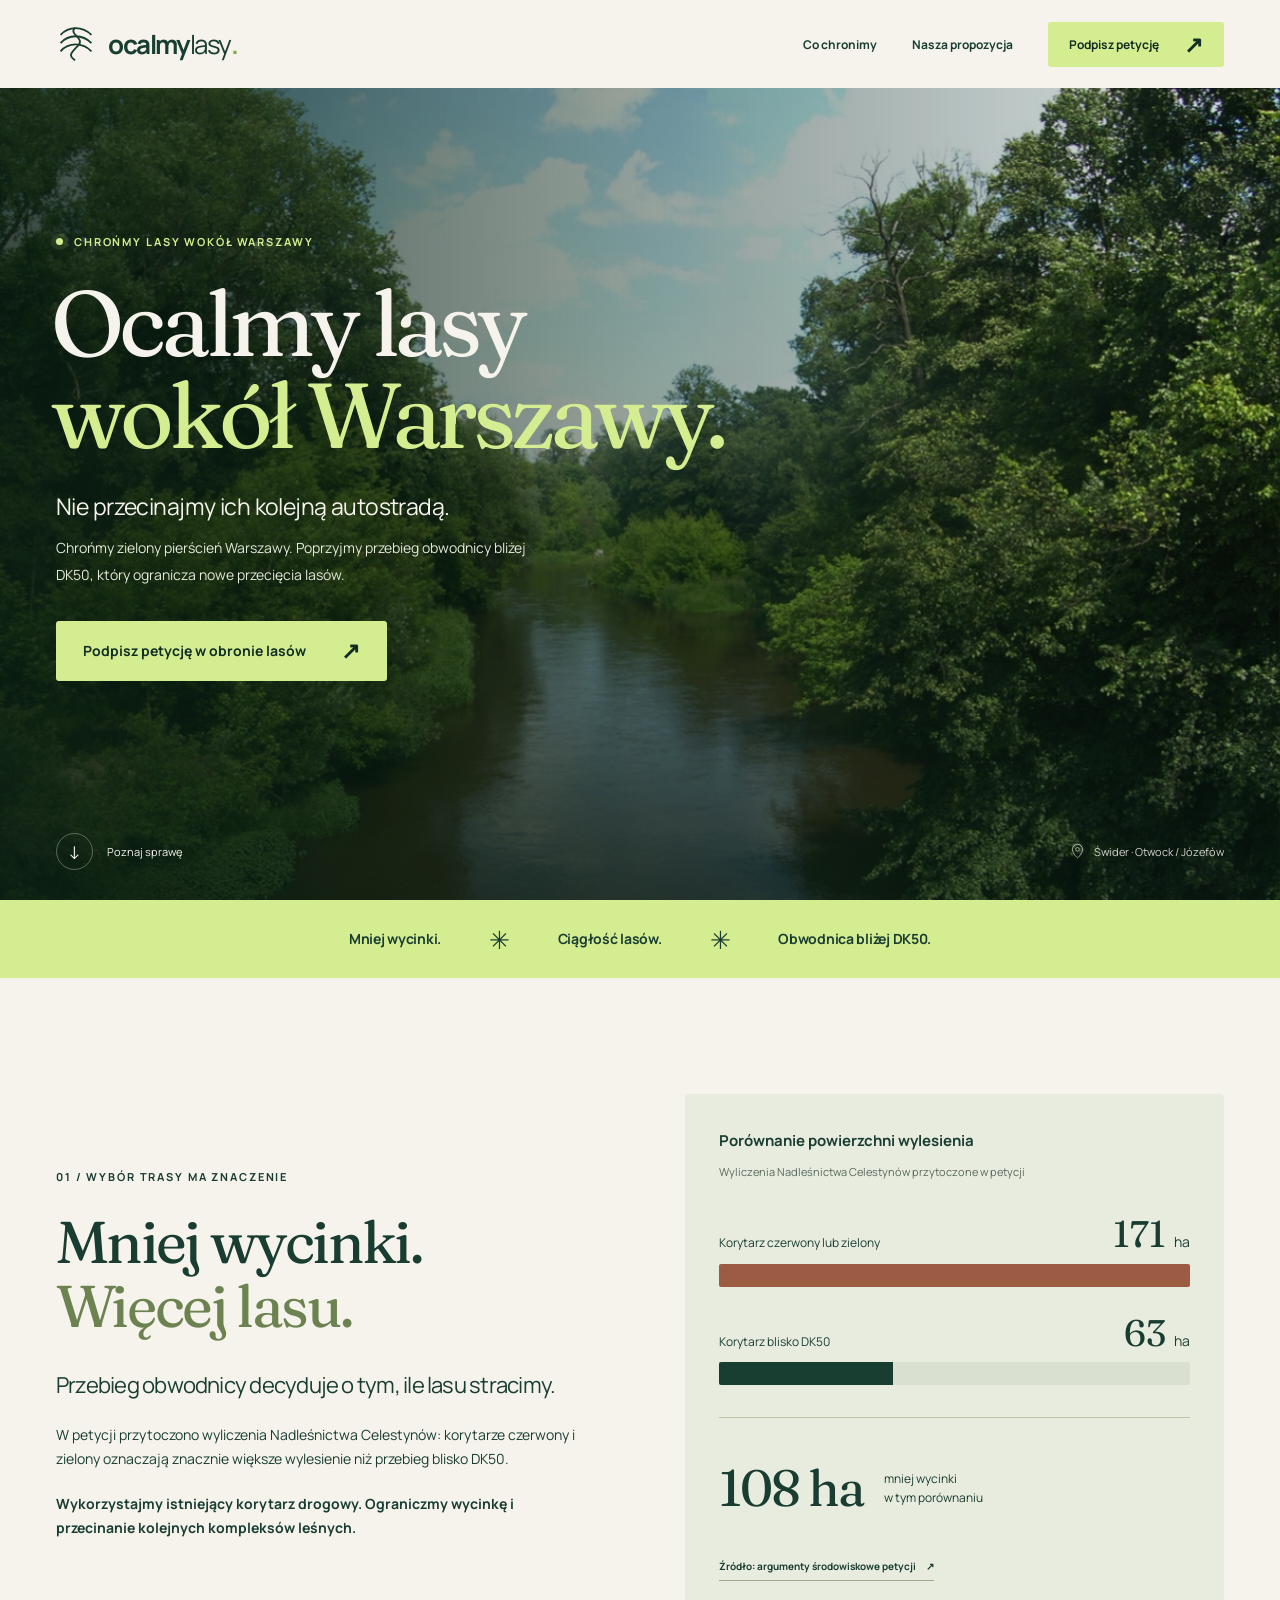
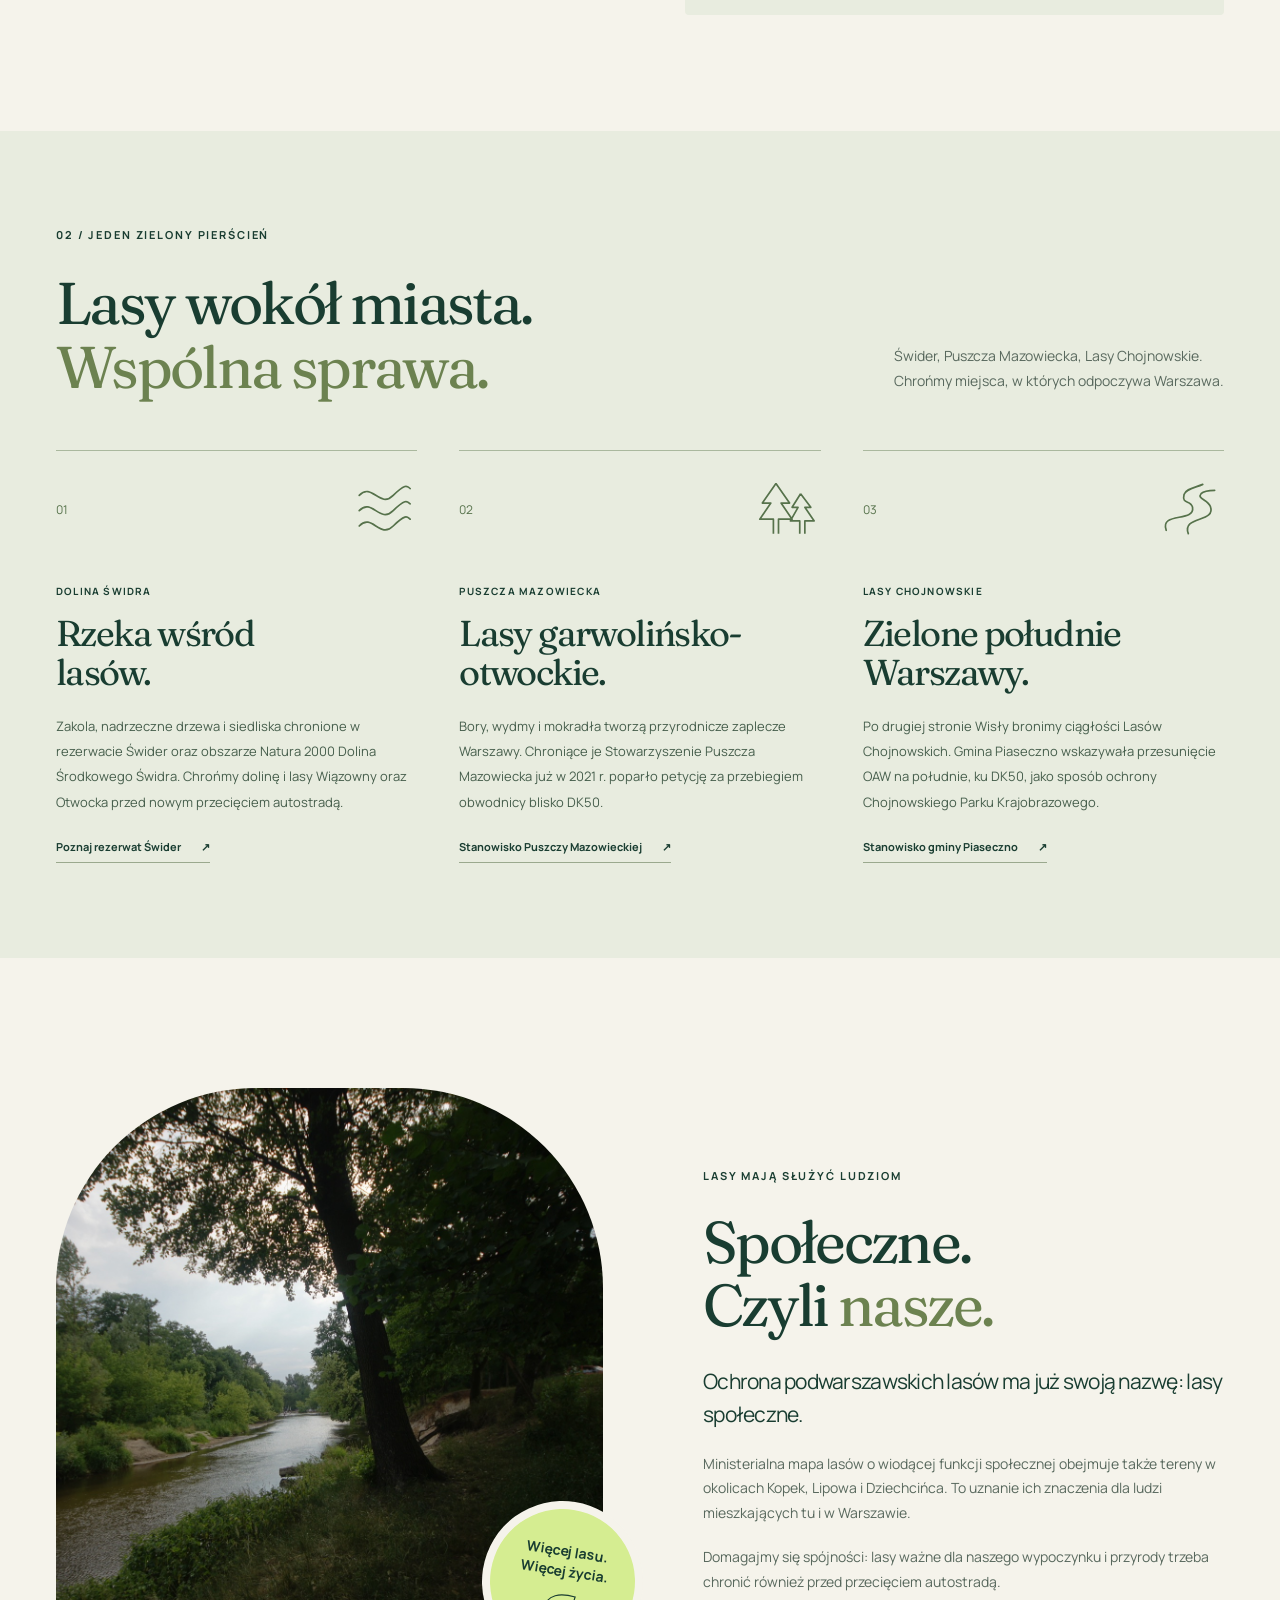
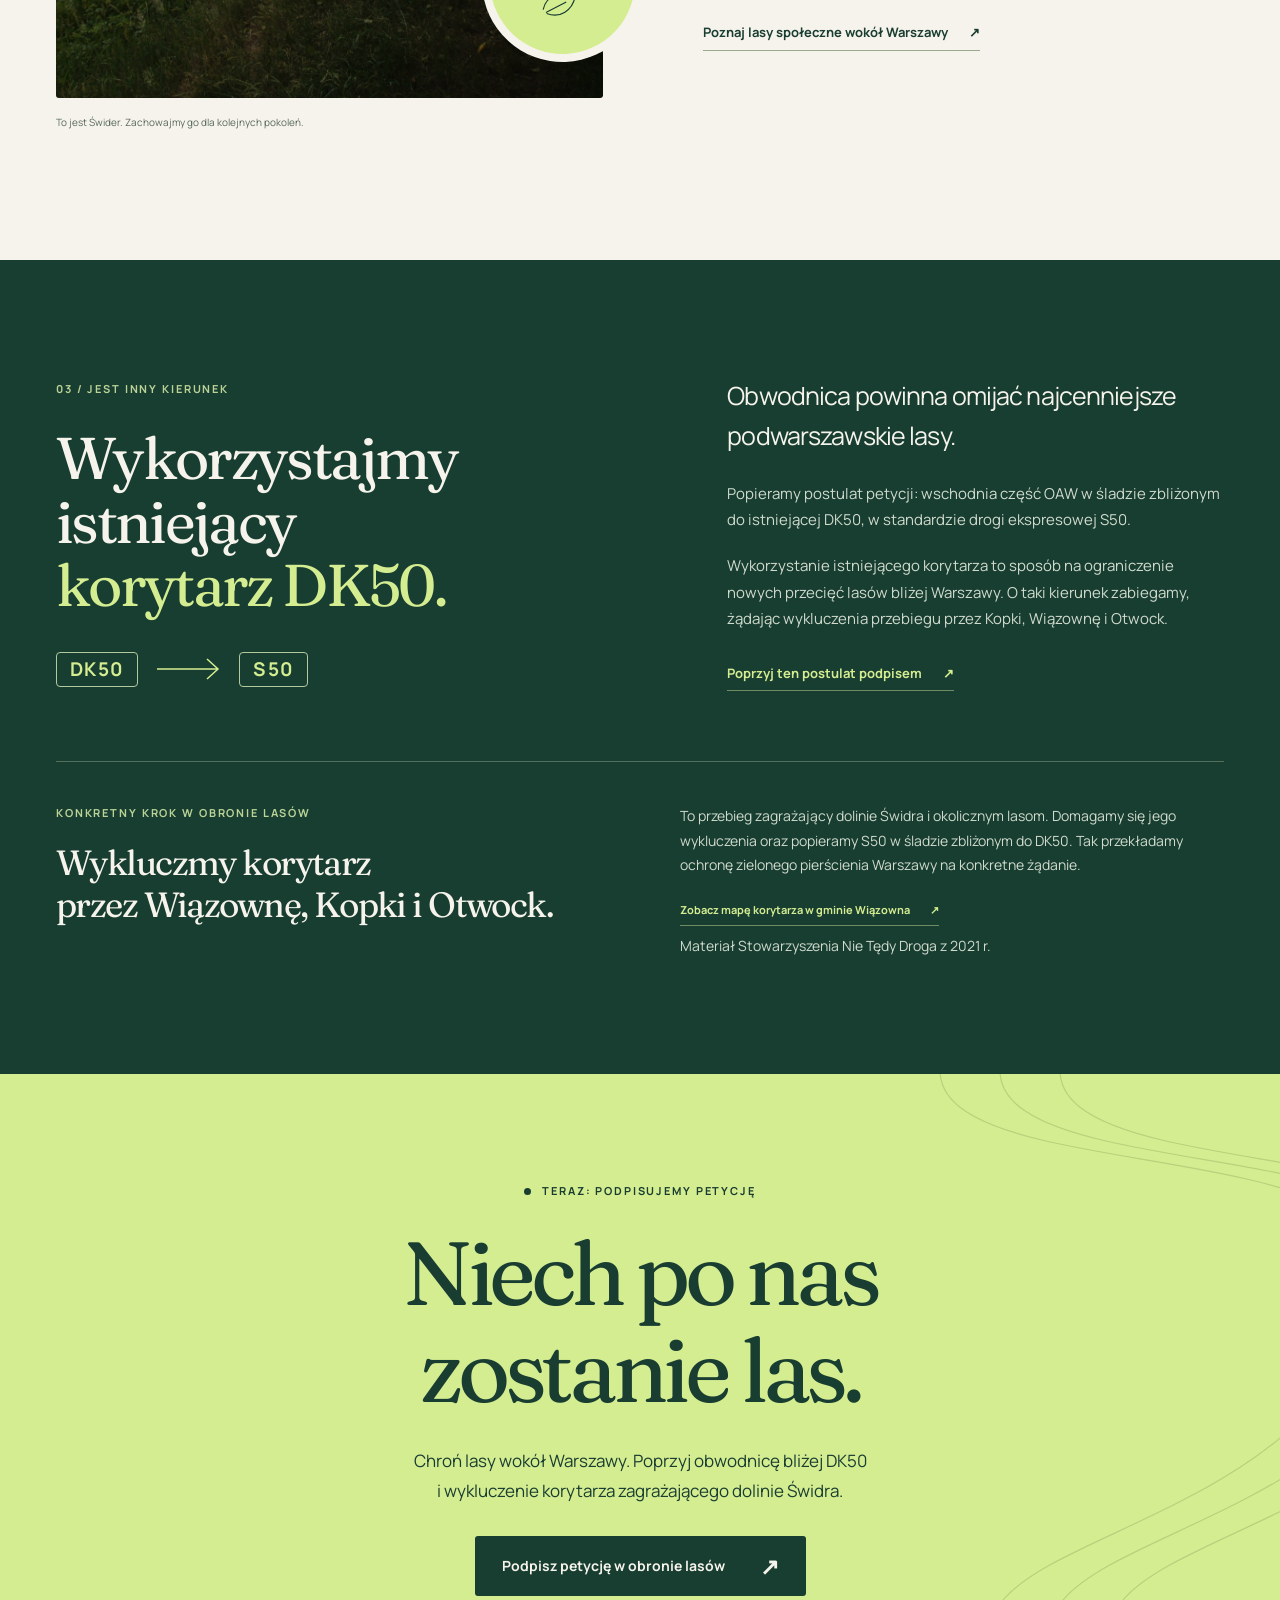
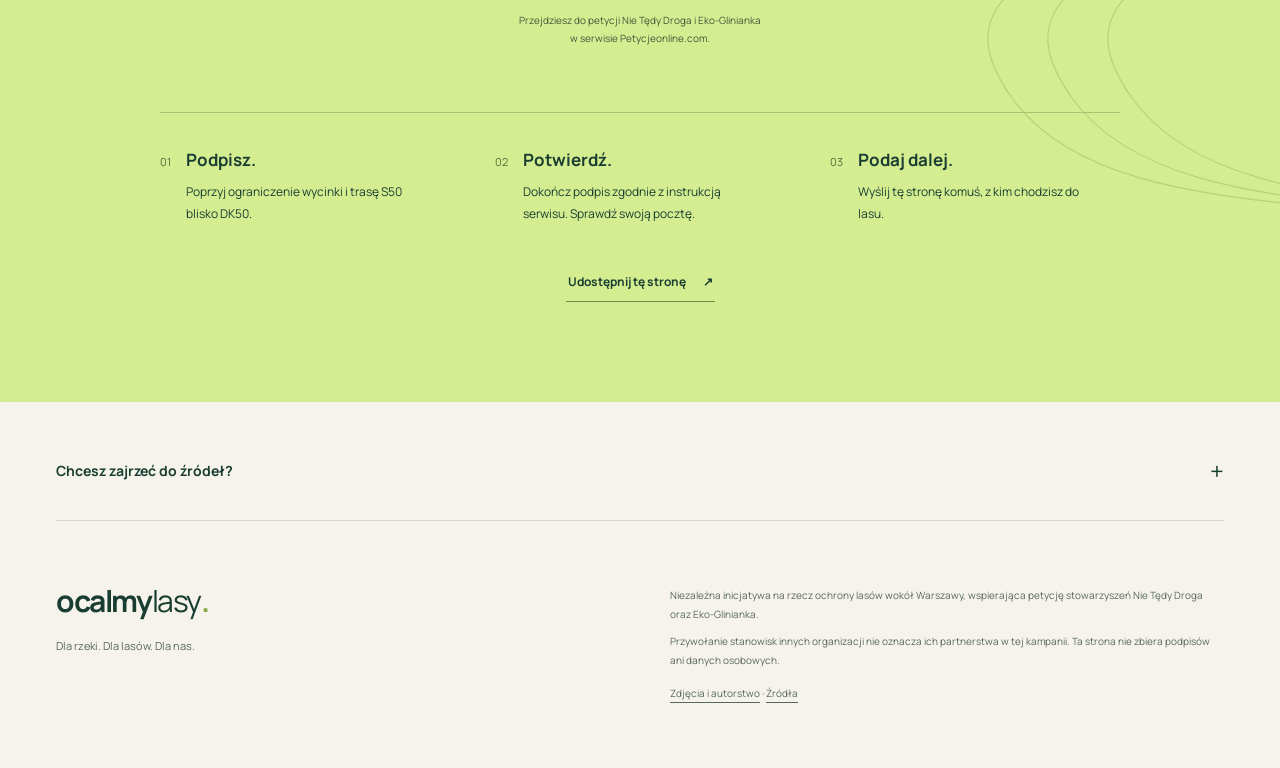
==== docs/index.html @ 4471e81d "Adopt ocalmylasy.waw.pl and publish Pages from main docs" ====
<!doctype html>
<html lang="pl">
  <head>
    <meta charset="utf-8" />
    <meta name="viewport" content="width=device-width, initial-scale=1" />
    <meta name="theme-color" content="#183e31" />
    <title>Ocalmy lasy wokół Warszawy — podpisz petycję</title>
    <meta
      name="description"
      content="Nie przecinajmy lasów wokół Warszawy kolejną autostradą. Poprzyj S50 bliżej DK50, ograniczenie wycinki i ochronę zielonego pierścienia Warszawy."
    />
    <link rel="canonical" href="https://ocalmylasy.waw.pl/" />
    <meta property="og:locale" content="pl_PL" />
    <meta property="og:type" content="website" />
    <meta
      property="og:title"
      content="Ocalmy lasy wokół Warszawy. Nie przecinajmy ich kolejną autostradą."
    />
    <meta
      property="og:description"
      content="Mniej wycinki, więcej lasu. Podpisz petycję za S50 bliżej DK50 i ochroną lasów wokół Warszawy."
    />
    <meta
      property="og:url"
      content="https://ocalmylasy.waw.pl/"
    />
    <meta
      property="og:image"
      content="https://artpi.github.io/ocalmylasy.waw.pl/assets/share.jpg"
    />
    <meta property="og:image:width" content="1200" />
    <meta property="og:image:height" content="630" />
    <meta
      property="og:image:alt"
      content="Ocalmy lasy wokół Warszawy — podpisz petycję"
    />
    <meta name="twitter:card" content="summary_large_image" />
    <link rel="icon" href="assets/favicon.svg" type="image/svg+xml" />
    <link
      rel="preload"
      href="assets/fraunces.ttf"
      as="font"
      type="font/ttf"
      crossorigin
    />
    <link rel="stylesheet" href="styles.css" />
    <script src="app.js" defer></script>
  </head>
  <body>
    <a class="skip-link" href="#tresc">Przejdź do treści</a>
    <header class="site-header">
      <a class="brand" href="#" aria-label="Ocalmy lasy — początek strony">
        <svg
          class="brand-icon"
          viewBox="0 0 44 44"
          fill="none"
          aria-hidden="true"
        >
          <path
            d="M5 12c9-10 24-10 34 0M5 21c9-10 24-10 34 0M5 30c9-10 24-10 34 0"
            stroke="currentColor"
            stroke-width="2"
          />
          <path
            d="M21 4c-8 8 12 11 3 20s-10 11-3 16"
            stroke="currentColor"
            stroke-width="2"
          />
        </svg>
        <span
          >ocalmy<span class="brand-light">lasy</span
          ><span class="brand-dot">.</span></span
        >
      </a>
      <nav aria-label="Nawigacja główna">
        <a class="nav-link" href="#co-chronimy">Co chronimy</a>
        <a class="nav-link" href="#rozwiazanie">Nasza propozycja</a>
        <a class="button button-small" href="#dzialaj"
          >Podpisz petycję <span aria-hidden="true">↗</span></a
        >
      </nav>
    </header>

    <main id="tresc">
      <section class="hero" aria-labelledby="hero-title">
        <img
          class="hero-image"
          src="assets/swider-panorama.jpg"
          width="1920"
          height="768"
          alt="Zielone brzegi i nurt Świdra w rejonie Otwocka i Józefowa"
          fetchpriority="high"
        />
        <div class="hero-shade"></div>
        <div class="hero-content wrap">
          <p class="eyebrow hero-eyebrow">
            <span class="status-dot"></span> Chrońmy lasy wokół Warszawy
          </p>
          <h1 id="hero-title">Ocalmy lasy<br /><em>wokół Warszawy.</em></h1>
          <p class="hero-subtitle">Nie przecinajmy ich kolejną autostradą.</p>
          <p class="hero-description">
            Chrońmy zielony pierścień Warszawy. Poprzyjmy przebieg obwodnicy
            bliżej DK50, który ogranicza nowe przecięcia lasów.
          </p>
          <a class="button hero-button" href="#dzialaj"
            >Podpisz petycję w obronie lasów
            <span aria-hidden="true">↗</span></a
          >
        </div>
        <div class="hero-bottom wrap">
          <a href="#sprawa" class="explore"
            ><span class="circle-arrow" aria-hidden="true">↓</span> Poznaj
            sprawę</a
          >
          <span class="photo-location"
            ><svg viewBox="0 0 18 22" fill="none" aria-hidden="true">
              <path
                d="M16 8c0 6-7 12-7 12S2 14 2 8a7 7 0 1 1 14 0Z"
                stroke="currentColor"
              />
              <circle cx="9" cy="8" r="2.5" stroke="currentColor" />
            </svg>
            Świder · Otwock / Józefów</span
          >
        </div>
      </section>

      <div class="campaign-strip" aria-label="Postulaty kampanii">
        <span>Mniej wycinki.</span
        ><span class="strip-flower" aria-hidden="true">✳</span
        ><span>Ciągłość lasów.</span
        ><span class="strip-flower" aria-hidden="true">✳</span
        ><span>Obwodnica bliżej DK50.</span>
      </div>

      <section
        class="comparison-section section wrap"
        id="sprawa"
        aria-labelledby="comparison-title"
      >
        <div class="comparison-copy reveal">
          <p class="eyebrow">01 / Wybór trasy ma znaczenie</p>
          <h2 id="comparison-title">
            Mniej wycinki.<br /><em>Więcej lasu.</em>
          </h2>
          <p class="lead">
            Przebieg obwodnicy decyduje o tym, ile lasu stracimy.
          </p>
          <p>
            W petycji przytoczono wyliczenia Nadleśnictwa Celestynów: korytarze
            czerwony i zielony oznaczają znacznie większe wylesienie niż
            przebieg blisko DK50.
          </p>
          <p class="strong-line">
            Wykorzystajmy istniejący korytarz drogowy. Ograniczmy wycinkę i
            przecinanie kolejnych kompleksów leśnych.
          </p>
        </div>
        <figure class="forest-comparison reveal" aria-labelledby="chart-title">
          <figcaption id="chart-title">
            Porównanie powierzchni wylesienia
            <span
              >Wyliczenia Nadleśnictwa Celestynów przytoczone w petycji</span
            >
          </figcaption>
          <div class="comparison-row">
            <div class="comparison-label">
              <span>Korytarz czerwony lub zielony</span
              ><strong>171 <small>ha</small></strong>
            </div>
            <div class="comparison-track" aria-hidden="true">
              <span class="comparison-bar comparison-bar-high"></span>
            </div>
          </div>
          <div class="comparison-row">
            <div class="comparison-label">
              <span>Korytarz blisko DK50</span
              ><strong>63 <small>ha</small></strong>
            </div>
            <div class="comparison-track" aria-hidden="true">
              <span class="comparison-bar comparison-bar-low"></span>
            </div>
          </div>
          <p class="comparison-difference">
            <strong>108 ha</strong
            ><span>mniej wycinki<br />w tym porównaniu</span>
          </p>
          <a
            class="text-link"
            href="https://www.petycjeonline.com/protest_dotyczcy_przebiegu_wschodniej_czci_obwodnicy_aglomeracji_warszawskiej_oaw_tak_ale_w_ladzie_zblionym_do_dk50_w_standardzie_drogi_ekspresowej_s50_-_tak_autostra"
            target="_blank"
            rel="noopener noreferrer"
            >Źródło: argumenty środowiskowe petycji
            <span aria-hidden="true">↗</span></a
          >
        </figure>
      </section>

      <section
        class="nature-section section"
        id="co-chronimy"
        aria-labelledby="nature-title"
      >
        <div class="wrap">
          <div class="section-heading reveal">
            <p class="eyebrow">02 / Jeden zielony pierścień</p>
            <h2 id="nature-title">
              Lasy wokół miasta.<br /><em>Wspólna sprawa.</em>
            </h2>
            <p>
              Świder, Puszcza Mazowiecka, Lasy Chojnowskie.<br />Chrońmy
              miejsca, w których odpoczywa Warszawa.
            </p>
          </div>
          <div class="nature-grid">
            <article class="nature-card reveal">
              <div class="card-top">
                <span>01</span
                ><svg viewBox="0 0 80 80" fill="none" aria-hidden="true">
                  <path
                    d="M12 24c15-16 24 16 40 0s17-10 20-8M12 42c15-16 24 16 40 0s17-10 20-8M12 60c15-16 24 16 40 0s17-10 20-8"
                    stroke="currentColor"
                    stroke-width="2"
                    stroke-linecap="round"
                  />
                </svg>
              </div>
              <p class="card-tag">Dolina Świdra</p>
              <h3>Rzeka wśród<br />lasów.</h3>
              <p>
                Zakola, nadrzeczne drzewa i siedliska chronione w rezerwacie
                Świder oraz obszarze Natura 2000 Dolina Środkowego Świdra.
                Chrońmy dolinę i lasy Wiązowny oraz Otwocka przed nowym
                przecięciem autostradą.
              </p>
              <a
                class="text-link"
                href="https://www.gov.pl/web/rdos-warszawa/stop-rezerwat-przyrody-upewnij-sie-zanim-wplyniesz"
                target="_blank"
                rel="noopener noreferrer"
                >Poznaj rezerwat Świder <span aria-hidden="true">↗</span></a
              >
            </article>
            <article class="nature-card reveal">
              <div class="card-top">
                <span>02</span
                ><svg viewBox="0 0 80 80" fill="none" aria-hidden="true">
                  <path
                    d="m27 10-16 23h10L8 52h16v17m3-59 16 23H33l13 19H30v17M56 22l-10 16h7l-9 16h11v15m1-47 12 16h-7l11 16H61v15"
                    stroke="currentColor"
                    stroke-width="2"
                    stroke-linejoin="round"
                  />
                </svg>
              </div>
              <p class="card-tag">Puszcza Mazowiecka</p>
              <h3>Lasy garwolińsko-<br />otwockie.</h3>
              <p>
                Bory, wydmy i mokradła tworzą przyrodnicze zaplecze Warszawy.
                Chroniące je Stowarzyszenie Puszcza Mazowiecka już w 2021 r.
                poparło petycję za przebiegiem obwodnicy blisko DK50.
              </p>
              <a
                class="text-link"
                href="https://puszczamazowiecka.pl/oaw-21-04-06/"
                target="_blank"
                rel="noopener noreferrer"
                >Stanowisko Puszczy Mazowieckiej
                <span aria-hidden="true">↗</span></a
              >
            </article>
            <article class="nature-card reveal">
              <div class="card-top">
                <span>03</span
                ><svg viewBox="0 0 80 80" fill="none" aria-hidden="true">
                  <path
                    d="M12 65c-8-22 34-9 31-27-2-9-13-3-10-15 2-7 13-8 22-12M38 69c-8-21 33-13 26-32-3-8-16-9-11-15 3-3 10-4 16-4"
                    stroke="currentColor"
                    stroke-width="2"
                    stroke-linecap="round"
                  />
                </svg>
              </div>
              <p class="card-tag">Lasy Chojnowskie</p>
              <h3>Zielone południe<br />Warszawy.</h3>
              <p>
                Po drugiej stronie Wisły bronimy ciągłości Lasów Chojnowskich.
                Gmina Piaseczno wskazywała przesunięcie OAW na południe, ku
                DK50, jako sposób ochrony Chojnowskiego Parku Krajobrazowego.
              </p>
              <a
                class="text-link"
                href="https://piaseczno.eu/uwagi-w-ramach-konsultacji-cpk/"
                target="_blank"
                rel="noopener noreferrer"
                >Stanowisko gminy Piaseczno
                <span aria-hidden="true">↗</span></a
              >
            </article>
          </div>
        </div>
      </section>

      <section class="forest-story wrap section" aria-labelledby="forest-title">
        <figure class="forest-photo reveal">
          <img
            src="assets/swider-rzeka.jpg"
            width="1920"
            height="1280"
            alt="Drzewa nad brzegiem Świdra i ścieżka wśród zieleni w okolicach Otwocka i Józefowa"
            loading="lazy"
          />
          <figcaption>
            To jest Świder. Zachowajmy go dla kolejnych pokoleń.
          </figcaption>
          <span class="photo-stamp" aria-hidden="true"
            >Więcej lasu.<br />Więcej życia.<svg
              viewBox="0 0 50 40"
              fill="none"
            >
              <path
                d="M6 28C7 7 25 4 43 6c-1 17-14 30-32 26M10 31 33 14"
                stroke="currentColor"
                stroke-width="1.5"
              /></svg
          ></span>
        </figure>
        <div class="forest-copy reveal">
          <p class="eyebrow">Lasy mają służyć ludziom</p>
          <h2 id="forest-title">Społeczne.<br />Czyli <em>nasze.</em></h2>
          <p class="lead">
            Ochrona podwarszawskich lasów ma już swoją nazwę: lasy społeczne.
          </p>
          <p>
            Ministerialna mapa lasów o wiodącej funkcji społecznej obejmuje
            także tereny w okolicach Kopek, Lipowa i Dziechcińca. To uznanie ich
            znaczenia dla ludzi mieszkających tu i w Warszawie.
          </p>
          <p>
            Domagajmy się spójności: lasy ważne dla naszego wypoczynku i
            przyrody trzeba chronić również przed przecięciem autostradą.
          </p>
          <a
            class="text-link"
            href="https://www.gov.pl/web/klimat/lasyspoleczne-warszawa"
            target="_blank"
            rel="noopener noreferrer"
            >Poznaj lasy społeczne wokół Warszawy
            <span aria-hidden="true">↗</span></a
          >
        </div>
      </section>

      <section
        class="solution-section section"
        id="rozwiazanie"
        aria-labelledby="solution-title"
      >
        <div class="wrap solution-grid">
          <div class="solution-heading reveal">
            <p class="eyebrow">03 / Jest inny kierunek</p>
            <h2 id="solution-title">
              Wykorzystajmy<br />istniejący<br /><em>korytarz DK50.</em>
            </h2>
            <div
              class="route-mark"
              aria-label="Postulat: DK50 w standardzie S50"
            >
              <span>DK50</span
              ><svg
                width="65"
                height="24"
                viewBox="0 0 65 24"
                fill="none"
                aria-hidden="true"
              >
                <path
                  d="M1 12h61M51 2l11 10-11 10"
                  stroke="currentColor"
                  stroke-width="1.5"
                /></svg
              ><span>S50</span>
            </div>
          </div>
          <div class="solution-copy reveal">
            <p class="lead">
              Obwodnica powinna omijać najcenniejsze podwarszawskie lasy.
            </p>
            <p>
              Popieramy postulat petycji: wschodnia część OAW w śladzie
              zbliżonym do istniejącej DK50, w standardzie drogi ekspresowej
              S50.
            </p>
            <p>
              Wykorzystanie istniejącego korytarza to sposób na ograniczenie
              nowych przecięć lasów bliżej Warszawy. O taki kierunek zabiegamy,
              żądając wykluczenia przebiegu przez Kopki, Wiązownę i Otwock.
            </p>
            <a class="text-link light-link" href="#dzialaj"
              >Poprzyj ten postulat podpisem
              <span aria-hidden="true">↗</span></a
            >
          </div>
        </div>
        <div class="wrap corridor-demand reveal">
          <div>
            <p class="eyebrow">Konkretny krok w obronie lasów</p>
            <h3>Wykluczmy korytarz<br />przez Wiązownę, Kopki i Otwock.</h3>
          </div>
          <div>
            <p>
              To przebieg zagrażający dolinie Świdra i okolicznym lasom.
              Domagamy się jego wykluczenia oraz popieramy S50 w śladzie
              zbliżonym do DK50. Tak przekładamy ochronę zielonego pierścienia
              Warszawy na konkretne żądanie.
            </p>
            <a
              class="text-link light-link"
              href="https://www.nietedydroga.pl/projekt-przebiegu-korytarza-oaw-w-gminie-wiazowna/"
              target="_blank"
              rel="noopener noreferrer"
              >Zobacz mapę korytarza w gminie Wiązowna
              <span aria-hidden="true">↗</span></a
            >
            <p class="map-date">
              Materiał Stowarzyszenia Nie Tędy Droga z 2021 r.
            </p>
          </div>
        </div>
      </section>

      <!-- CAMPAIGN ACTION: change the current action here. All campaign buttons link to this section. -->
      <section
        class="action-section section"
        id="dzialaj"
        aria-labelledby="action-title"
        data-campaign-stage="petition"
      >
        <svg
          class="action-river"
          viewBox="0 0 600 700"
          fill="none"
          aria-hidden="true"
        >
          <path
            d="M140-20c-200 200 420 80 320 280S60 430 160 570s440 40 350 180M190-20C-10 180 610 60 510 260S110 430 210 570s440 40 350 180M240-20C40 180 660 60 560 260S160 430 260 570s440 40 350 180"
            stroke="currentColor"
            stroke-width="1"
          />
        </svg>
        <div class="wrap action-content reveal">
          <p class="eyebrow">
            <span class="status-dot"></span> Teraz: podpisujemy petycję
          </p>
          <h2 id="action-title">Niech po nas<br />zostanie <em>las.</em></h2>
          <p class="action-lead">
            Chroń lasy wokół Warszawy. Poprzyj obwodnicę bliżej DK50<br />i
            wykluczenie korytarza zagrażającego dolinie Świdra.
          </p>
          <a
            id="petition-link"
            class="button button-dark"
            href="https://www.petycjeonline.com/protest_dotyczcy_przebiegu_wschodniej_czci_obwodnicy_aglomeracji_warszawskiej_oaw_tak_ale_w_ladzie_zblionym_do_dk50_w_standardzie_drogi_ekspresowej_s50_-_tak_autostra"
            target="_blank"
            rel="noopener noreferrer"
            >Podpisz petycję w obronie lasów
            <span aria-hidden="true">↗</span></a
          >
          <p class="action-note">
            Przejdziesz do petycji Nie Tędy Droga i Eko-Glinianka<br />w
            serwisie Petycjeonline.com.
          </p>
          <ol class="action-steps">
            <li>
              <span>01</span>
              <div>
                <strong>Podpisz.</strong>
                <p>Poprzyj ograniczenie wycinki i trasę S50 blisko DK50.</p>
              </div>
            </li>
            <li>
              <span>02</span>
              <div>
                <strong>Potwierdź.</strong>
                <p>
                  Dokończ podpis zgodnie z instrukcją serwisu. Sprawdź swoją
                  pocztę.
                </p>
              </div>
            </li>
            <li>
              <span>03</span>
              <div>
                <strong>Podaj dalej.</strong>
                <p>Wyślij tę stronę komuś, z kim chodzisz do lasu.</p>
              </div>
            </li>
          </ol>
          <button class="share-button" type="button" id="share-button" hidden>
            Udostępnij tę stronę <span aria-hidden="true">↗</span>
          </button>
          <p
            class="share-status"
            id="share-status"
            role="status"
            aria-live="polite"
          ></p>
          <input
            class="share-fallback"
            id="share-fallback"
            type="text"
            aria-label="Adres strony do skopiowania"
            readonly
            hidden
          />
        </div>
      </section>

      <section
        class="sources-section wrap"
        id="zrodla"
        aria-labelledby="sources-title"
      >
        <details>
          <summary id="sources-title">
            <span>Chcesz zajrzeć do źródeł?</span
            ><span class="details-plus" aria-hidden="true">+</span>
          </summary>
          <div class="sources-body">
            <p>
              Za prostym postulatem stoją konkretne miejsca i dokumenty. Tu
              znajdziesz materiały o korytarzu, przyrodzie i postulowanej
              alternatywie.
            </p>
            <ul>
              <li>
                <a
                  href="https://www.nietedydroga.pl/"
                  target="_blank"
                  rel="noopener noreferrer"
                  >Nie Tędy Droga — informacje o OAW i działaniach mieszkańców
                  ↗</a
                >
              </li>
              <li>
                <a
                  href="https://www.nietedydroga.pl/wp-content/uploads/2021/03/petycja_SNTD-2.pdf"
                  target="_blank"
                  rel="noopener noreferrer"
                  >Uzasadnienie petycji z 2021 r. (PDF) ↗</a
                >
              </li>
              <li>
                <a
                  href="https://www.gov.pl/web/rdos-warszawa/stop-rezerwat-przyrody-upewnij-sie-zanim-wplyniesz"
                  target="_blank"
                  rel="noopener noreferrer"
                  >RDOŚ Warszawa — rezerwat Świder ↗</a
                >
              </li>
              <li>
                <a
                  href="https://www.gov.pl/web/klimat/lasyspoleczne-warszawa"
                  target="_blank"
                  rel="noopener noreferrer"
                  >Ministerstwo Klimatu i Środowiska — lasy społeczne Warszawy i
                  mapa ↗</a
                >
              </li>
              <li>
                <a
                  href="https://www.gov.pl/web/gddkia-warszawa/trwa-przygotowanie-zachodniej-czesci-oaw"
                  target="_blank"
                  rel="noopener noreferrer"
                  >GDDKiA — informacja o przygotowaniu OAW, 15 lipca 2026 r.
                  ↗</a
                >
              </li>
            </ul>
            <p class="source-date">
              Strona dotyczy żądania wykluczenia korytarza, nie zatwierdzonego
              projektu budowlanego. Mapa z 2021 r. pokazuje kontekst protestu.
              Materiały sprawdzono 4 września 2026 r.
            </p>
          </div>
        </details>
      </section>
    </main>

    <footer class="site-footer wrap">
      <div>
        <a class="brand footer-brand" href="#"
          >ocalmy<span class="brand-light">lasy</span
          ><span class="brand-dot">.</span></a
        >
        <p>Dla rzeki. Dla lasów. Dla nas.</p>
      </div>
      <div class="footer-about">
        <p>
          Niezależna inicjatywa na rzecz ochrony lasów wokół Warszawy,
          wspierająca petycję stowarzyszeń Nie Tędy Droga oraz Eko-Glinianka.
        </p>
        <p>
          Przywołanie stanowisk innych organizacji nie oznacza ich partnerstwa w
          tej kampanii. Ta strona nie zbiera podpisów ani danych osobowych.
        </p>
        <a href="credits.html">Zdjęcia i autorstwo</a
        ><span aria-hidden="true"> · </span><a href="#zrodla">Źródła</a>
      </div>
    </footer>
  </body>
</html>
---- docs/styles.css ----
@font-face {
  font-family: Fraunces;
  src: url("assets/fraunces.ttf") format("truetype");
  font-weight: 400;
  font-style: normal;
  font-display: swap;
}
@font-face {
  font-family: Manrope;
  src: url("assets/manrope.ttf") format("truetype");
  font-weight: 400;
  font-style: normal;
  font-display: swap;
}
@font-face {
  font-family: Manrope;
  src: url("assets/manrope-bold.ttf") format("truetype");
  font-weight: 700 800;
  font-style: normal;
  font-display: swap;
}
:root {
  --forest: #183e31;
  --deep: #102d23;
  --paper: #f5f3eb;
  --lime: #d5ed91;
  --ink: #193d31;
  --muted: #58685d;
  --line: #d4dacb;
  --serif: Fraunces, Georgia, serif;
  --sans: Manrope, Arial, sans-serif;
}
* {
  box-sizing: border-box;
}
html {
  scroll-behavior: smooth;
  scroll-padding-top: 100px;
}
body {
  margin: 0;
  background: var(--paper);
  color: var(--ink);
  font-family: var(--sans);
  font-size: 16px;
  line-height: 1.75;
  -webkit-font-smoothing: antialiased;
}
a {
  color: inherit;
  text-underline-offset: 5px;
}
button,
input {
  font: inherit;
}
button,
a {
  -webkit-tap-highlight-color: transparent;
}
button {
  cursor: pointer;
}
img {
  display: block;
  max-width: 100%;
  height: auto;
}
svg {
  display: block;
}
h1,
h2,
h3,
h4,
p {
  margin: 0;
}
h1,
h2,
h3 {
  font-family: var(--serif);
  font-weight: 400;
  line-height: 1.08;
  letter-spacing: -0.045em;
}
h2 {
  font-size: clamp(42px, 4.6vw, 68px);
}
h2 em,
h1 em {
  font-style: normal;
}
h2 em {
  color: #6c8250;
}
p + p {
  margin-top: 20px;
}
::selection {
  background: var(--lime);
  color: var(--deep);
}
:focus-visible {
  outline: 3px solid #9bb65f;
  outline-offset: 6px;
}
a:focus-visible,
button:focus-visible {
  border-radius: 3px;
}
[hidden] {
  display: none !important;
}
.wrap {
  width: min(1280px, calc(100% - 112px));
  margin-inline: auto;
}
.section {
  padding-block: 116px;
}
.eyebrow {
  text-transform: uppercase;
  font-size: 11px;
  font-weight: 700;
  letter-spacing: 0.17em;
  line-height: 1.6;
  display: flex;
  align-items: center;
  gap: 11px;
}
.lead {
  font-size: 23px;
  line-height: 1.6;
  letter-spacing: -0.035em;
}
.button {
  display: inline-flex;
  align-items: center;
  justify-content: space-between;
  gap: 35px;
  min-height: 60px;
  padding: 17px 26px;
  background: var(--lime);
  color: var(--deep);
  font-size: 14px;
  font-weight: 700;
  text-decoration: none;
  border: 1px solid transparent;
  border-radius: 3px;
  transition:
    background 0.2s,
    transform 0.2s,
    box-shadow 0.2s;
}
.button:hover {
  background: #e4f7b8;
  transform: translateY(-2px);
  box-shadow: 0 7px 18px #00000015;
}
.button span {
  font-size: 23px;
  line-height: 1;
}
.button-small {
  min-height: 43px;
  padding: 10px 20px;
  gap: 25px;
  font-size: 12px;
}
.text-link {
  display: inline-block;
  text-decoration: none;
  border-bottom: 1px solid #9ba98e;
  padding-bottom: 5px;
  font-size: 13px;
  font-weight: 700;
  line-height: 1.8;
}
.text-link span {
  display: inline-block;
  margin-left: 18px;
  transition: transform 0.2s;
}
.text-link:hover span {
  transform: translate(3px, -3px);
}
.text-link small {
  display: block;
  font-weight: 400;
  font-size: 11px;
  color: var(--muted);
  margin-top: 4px;
}
.skip-link {
  position: fixed;
  left: 20px;
  top: -100px;
  z-index: 20;
  background: var(--lime);
  padding: 12px 20px;
}
.skip-link:focus {
  top: 15px;
}
.site-header {
  height: 88px;
  position: relative;
  z-index: 5;
  padding-inline: 56px;
  display: flex;
  align-items: center;
  justify-content: space-between;
  gap: 30px;
  background: var(--paper);
}
.brand {
  display: inline-flex;
  align-items: center;
  font-weight: 700;
  font-size: 26px;
  letter-spacing: -1.4px;
  text-decoration: none;
  line-height: 1;
}
.brand-icon {
  width: 40px;
  height: 40px;
  margin-right: 12px;
}
.brand-light {
  font-weight: 400;
}
.brand-dot {
  color: #86a647;
}
.site-header nav {
  display: flex;
  align-items: center;
  gap: 35px;
}
.nav-link {
  text-decoration: none;
  font-size: 12px;
  font-weight: 700;
}
.nav-link:hover {
  text-decoration: underline;
}
.hero {
  position: relative;
  min-height: 740px;
  height: calc(100svh - 88px);
  max-height: 1020px;
  color: var(--paper);
  display: flex;
  flex-direction: column;
  justify-content: center;
  isolation: isolate;
  overflow: hidden;
  background: var(--deep);
}
.hero-image,
.hero-shade {
  position: absolute;
  inset: 0;
  width: 100%;
  height: 100%;
  z-index: -2;
}
.hero-image {
  object-fit: cover;
  object-position: 65% center;
  animation: hero-settle 1.8s ease-out both;
}
.hero-shade {
  z-index: -1;
  background:
    linear-gradient(
      90deg,
      rgba(10, 30, 20, 0.8) 0%,
      rgba(10, 30, 20, 0.46) 43%,
      rgba(10, 30, 20, 0.05) 100%
    ),
    linear-gradient(0deg, rgba(10, 30, 20, 0.45), transparent 40%);
}
.hero-content {
  padding-top: 26px;
  padding-bottom: 100px;
}
.hero-eyebrow {
  color: var(--lime);
  margin-bottom: 28px;
}
.status-dot {
  height: 7px;
  width: 7px;
  flex: 0 0 7px;
  border-radius: 50%;
  background: currentColor;
  box-shadow: 0 0 0 5px #d5ed911a;
}
.hero h1 {
  font-size: clamp(68px, 7.2vw, 104px);
  line-height: 0.99;
  letter-spacing: -0.055em;
  margin-left: -5px;
  max-width: 1080px;
}
.hero h1 em {
  color: var(--lime);
}
.hero-subtitle {
  font-size: 23px;
  letter-spacing: -0.025em;
  margin-top: 28px;
  line-height: 1.5;
}
.hero-description {
  font-size: 14px;
  color: #e4e9dc;
  margin-top: 12px;
  line-height: 1.9;
  max-width: 490px;
}
.hero-button {
  margin-top: 32px;
}
.hero-bottom {
  position: absolute;
  bottom: 30px;
  left: 0;
  right: 0;
  display: flex;
  align-items: center;
  justify-content: space-between;
  font-size: 11px;
}
.explore {
  display: flex;
  gap: 14px;
  align-items: center;
  text-decoration: none;
}
.circle-arrow {
  display: grid;
  place-items: center;
  width: 37px;
  height: 37px;
  border: 1px solid #ffffff50;
  border-radius: 50%;
  font-size: 18px;
  transition: transform 0.2s;
}
.explore:hover .circle-arrow {
  transform: translateY(4px);
}
.photo-location {
  display: flex;
  align-items: center;
  gap: 10px;
  opacity: 0.85;
}
.photo-location svg {
  width: 13px;
  height: 17px;
}
.campaign-strip {
  min-height: 78px;
  padding: 20px 40px;
  display: flex;
  gap: 48px;
  align-items: center;
  justify-content: center;
  background: var(--lime);
  font-weight: 700;
  font-size: 14px;
  letter-spacing: -0.02em;
}
.strip-flower {
  font-size: 25px;
  font-weight: 400;
  line-height: 1;
}
.intro {
  display: grid;
  grid-template-columns: 1fr 2fr;
  gap: 70px;
}
.margin-note {
  margin-top: 25px;
  font-size: 12px;
  color: var(--muted);
  line-height: 1.9;
}
.intro-body h2 {
  margin-bottom: 32px;
}
.intro-body .lead {
  max-width: 650px;
}
.intro-body > p:not(.lead) {
  font-size: 16px;
  max-width: 680px;
}
.strong-line {
  font-weight: 700;
}
.intro-body .text-link {
  margin-top: 28px;
}
.nature-section {
  background: #e8ecdf;
  padding-top: 95px;
  padding-bottom: 95px;
}
.section-heading {
  display: grid;
  grid-template-columns: 1fr 1fr;
  align-items: end;
  gap: 20px;
  margin-bottom: 52px;
}
.section-heading .eyebrow {
  grid-column: 1/-1;
  margin-bottom: 8px;
}
.section-heading > p:last-child {
  justify-self: end;
  font-size: 14px;
  color: var(--muted);
  padding-bottom: 5px;
}
.nature-grid {
  display: grid;
  grid-template-columns: repeat(3, 1fr);
  gap: 42px;
}
.nature-card {
  border-top: 1px solid #aab89e;
  padding-top: 24px;
}
.card-top {
  display: flex;
  align-items: center;
  justify-content: space-between;
  margin-bottom: 40px;
  color: #56724b;
}
.card-top > span {
  font-size: 12px;
}
.card-top svg {
  width: 68px;
  height: 68px;
}
.card-tag {
  font-size: 10px;
  text-transform: uppercase;
  letter-spacing: 0.12em;
  font-weight: 700;
  margin-bottom: 13px;
}
.nature-card h3 {
  font-size: 36px;
  margin-bottom: 22px;
  letter-spacing: -0.045em;
}
.nature-card > p:not(.card-tag) {
  font-size: 13px;
  color: #465e4c;
  line-height: 1.95;
}
.forest-story {
  display: grid;
  grid-template-columns: 1.05fr 1fr;
  gap: 100px;
  align-items: center;
  padding-block: 130px;
}
.forest-photo {
  position: relative;
  margin: 0;
}
.forest-photo img {
  height: 610px;
  width: 100%;
  object-fit: cover;
  object-position: 55% center;
  border-radius: 200px 200px 3px 3px;
}
.forest-photo figcaption {
  font-size: 10px;
  line-height: 1.6;
  color: var(--muted);
  margin-top: 16px;
}
.photo-stamp {
  position: absolute;
  right: -32px;
  bottom: 76px;
  border-radius: 50%;
  height: 145px;
  width: 145px;
  display: flex;
  flex-direction: column;
  align-items: center;
  justify-content: center;
  background: var(--lime);
  font-size: 14px;
  font-weight: 700;
  line-height: 1.45;
  text-align: center;
  transform: rotate(9deg);
  box-shadow: 0 0 0 8px var(--paper);
}
.photo-stamp svg {
  width: 40px;
  margin-top: 9px;
}
.forest-copy .eyebrow {
  margin-bottom: 25px;
}
.forest-copy h2 {
  margin-bottom: 28px;
}
.forest-copy .lead {
  font-size: 21px;
}
.forest-copy > p:not(.eyebrow):not(.lead) {
  font-size: 14px;
  color: var(--muted);
}
.forest-copy .text-link {
  margin-top: 27px;
}
.solution-section {
  background: var(--forest);
  color: var(--paper);
  position: relative;
  overflow: hidden;
}
.solution-grid {
  display: grid;
  grid-template-columns: 1.15fr 1fr;
  gap: 100px;
  align-items: center;
}
.solution-section .eyebrow {
  color: #bbd396;
}
.solution-heading .eyebrow {
  margin-bottom: 28px;
}
.solution-heading h2 {
  font-size: clamp(42px, 4.6vw, 66px);
}
.solution-heading h2 em {
  color: var(--lime);
}
.route-mark {
  display: flex;
  align-items: center;
  gap: 18px;
  margin-top: 35px;
  color: var(--lime);
}
.route-mark > span {
  border: 1px solid #b3c99e;
  border-radius: 4px;
  padding: 0 13px;
  font-size: 19px;
  letter-spacing: 0.07em;
  font-weight: 700;
}
.solution-copy .lead {
  font-size: 25px;
  margin-bottom: 25px;
}
.solution-copy > p:not(.lead) {
  font-size: 15px;
  color: #d0dbce;
}
.solution-copy .text-link {
  margin-top: 30px;
}
.light-link {
  color: var(--lime);
  border-color: #708c65;
}
.wider-cause {
  border-top: 1px solid #52705b;
  margin-top: 90px;
  padding-top: 50px;
  display: grid;
  grid-template-columns: 1.1fr 1fr 1fr;
  gap: 54px;
}
.wider-intro h3 {
  font-size: 31px;
  margin-top: 15px;
}
.wider-cause p:not(.eyebrow) {
  font-size: 12px;
  line-height: 1.9;
  color: #c4d2c1;
  margin-top: 18px;
}
.wider-cause h4 {
  font-size: 18px;
  font-weight: 700;
  letter-spacing: -0.03em;
  margin-top: 13px;
}
.small-marker {
  color: var(--lime);
  font-size: 24px;
  line-height: 1;
}
.wider-cause .text-link {
  font-size: 11px;
  margin-top: 20px;
}
.action-section {
  background: var(--lime);
  padding-block: 108px 70px;
  position: relative;
  overflow: hidden;
  text-align: center;
}
.action-river {
  position: absolute;
  right: -260px;
  top: -60px;
  width: 720px;
  height: 840px;
  color: #668445;
  opacity: 0.26;
  pointer-events: none;
}
.action-content {
  position: relative;
}
.action-content > .eyebrow {
  justify-content: center;
  margin-bottom: 25px;
}
.action-section h2 {
  font-size: clamp(64px, 7vw, 100px);
  letter-spacing: -0.06em;
}
.action-section h2 em {
  color: var(--forest);
}
.action-lead {
  font-size: 17px;
  margin-top: 28px;
}
.button-dark {
  background: var(--forest);
  color: var(--paper);
  margin-top: 30px;
  min-width: 265px;
}
.button-dark:hover {
  background: var(--deep);
}
.action-note {
  font-size: 10px;
  margin-top: 15px;
  line-height: 1.8;
  color: #415639;
}
.action-steps {
  display: grid;
  grid-template-columns: repeat(3, 1fr);
  gap: 45px;
  max-width: 960px;
  margin: 65px auto 0;
  padding: 32px 0 0;
  border-top: 1px solid #a9c273;
  list-style: none;
  text-align: left;
}
.action-steps li {
  display: flex;
  align-items: baseline;
  gap: 15px;
}
.action-steps li > span {
  font-size: 11px;
  color: #526d3c;
}
.action-steps strong {
  font-size: 17px;
}
.action-steps p {
  font-size: 12px;
  line-height: 1.8;
  margin-top: 6px;
  max-width: 230px;
}
.share-button {
  margin-top: 38px;
  border: 0;
  border-bottom: 1px solid #718d4b;
  background: transparent;
  padding: 9px 2px;
  font-weight: 700;
  font-size: 12px;
  color: var(--forest);
}
.share-button span {
  margin-left: 15px;
}
.share-status {
  font-size: 12px;
  min-height: 22px;
  margin-top: 8px;
}
.share-fallback {
  width: min(100%, 500px);
  padding: 10px;
  border: 1px solid var(--forest);
  background: var(--paper);
  border-radius: 3px;
}
.sources-section {
  padding-block: 20px;
}
.sources-section details {
  border-bottom: 1px solid var(--line);
}
.sources-section summary {
  display: flex;
  align-items: center;
  justify-content: space-between;
  cursor: pointer;
  font-size: 14px;
  font-weight: 700;
  padding-block: 28px;
  list-style: none;
}
.sources-section summary::-webkit-details-marker {
  display: none;
}
.details-plus {
  font-size: 24px;
  font-weight: 400;
  transition: transform 0.2s;
}
.sources-section details[open] .details-plus {
  transform: rotate(45deg);
}
.sources-body {
  max-width: 820px;
  font-size: 13px;
  padding: 0 0 30px;
}
.sources-body ul {
  padding-left: 18px;
  line-height: 2.3;
}
.sources-body a:hover {
  color: #688346;
}
.source-date {
  color: var(--muted);
  font-size: 11px;
}
.site-footer {
  display: grid;
  grid-template-columns: 1fr 1fr;
  gap: 60px;
  padding-block: 45px 65px;
}
.footer-brand {
  font-size: 30px;
}
.site-footer > div:first-child p {
  font-size: 11px;
  color: var(--muted);
  margin-top: 16px;
}
.footer-about {
  font-size: 10px;
  color: var(--muted);
  line-height: 1.9;
}
.footer-about p + p {
  margin-top: 8px;
}
.footer-about a {
  display: inline-block;
  margin-top: 14px;
}
.reveal {
  opacity: 1;
  transform: none;
}
.reveal.will-reveal {
  opacity: 0;
  transform: translateY(22px);
  transition:
    opacity 0.75s ease,
    transform 0.75s ease;
}
.reveal.will-reveal.is-visible {
  opacity: 1;
  transform: none;
}
.credits-main {
  max-width: 860px;
  padding-block: 65px 100px;
}
.credits-main h1 {
  font-size: 60px;
  margin-bottom: 35px;
}
.credits-main h2 {
  font-size: 30px;
  margin: 40px 0 20px;
}
.credits-main p,
.credits-main li {
  font-size: 14px;
}
.credits-main li + li {
  margin-top: 18px;
}
.credits-main a {
  overflow-wrap: anywhere;
}
/* The campaign leads with a measurable environmental comparison. */
.comparison-section {
  display: grid;
  grid-template-columns: 1fr 1fr;
  gap: 90px;
  align-items: center;
}
.comparison-copy .eyebrow {
  margin-bottom: 25px;
}
.comparison-copy h2 {
  margin-bottom: 30px;
}
.comparison-copy .lead {
  font-size: 22px;
}
.comparison-copy p:not(.eyebrow):not(.lead) {
  font-size: 14px;
}
.forest-comparison {
  margin: 0;
  padding: 34px;
  background: #e8ecdf;
  border-radius: 4px;
}
.forest-comparison figcaption {
  font-size: 15px;
  font-weight: 700;
  margin-bottom: 32px;
}
.forest-comparison figcaption span {
  display: block;
  margin-top: 8px;
  font-size: 11px;
  line-height: 1.8;
  font-weight: 400;
  color: var(--muted);
}
.comparison-row + .comparison-row {
  margin-top: 26px;
}
.comparison-label {
  display: flex;
  align-items: baseline;
  justify-content: space-between;
  gap: 14px;
  margin-bottom: 9px;
  font-size: 12px;
}
.comparison-label strong {
  font-family: var(--serif);
  font-size: 37px;
  font-weight: 400;
  line-height: 1.1;
  white-space: nowrap;
}
.comparison-label small {
  font-family: var(--sans);
  font-size: 14px;
}
.comparison-track {
  height: 23px;
  background: #d9e0cf;
  border-radius: 2px;
  overflow: hidden;
}
.comparison-bar {
  height: 100%;
  display: block;
}
.comparison-bar-high {
  width: 100%;
  background: #9c5b43;
}
.comparison-bar-low {
  width: 36.842105%;
  background: var(--forest);
}
.comparison-difference {
  display: flex;
  align-items: center;
  gap: 20px;
  margin-top: 32px;
  padding-top: 25px;
  border-top: 1px solid #bac6ad;
}
.comparison-difference strong {
  font-family: var(--serif);
  font-size: 51px;
  font-weight: 400;
  letter-spacing: -0.04em;
  white-space: nowrap;
}
.comparison-difference span {
  font-size: 12px;
  line-height: 1.6;
}
.forest-comparison .text-link {
  margin-top: 24px;
  font-size: 10px;
}
.forest-comparison .text-link span {
  margin-left: 8px;
}
.nature-card .text-link {
  margin-top: 22px;
  font-size: 11px;
}
.corridor-demand {
  display: grid;
  grid-template-columns: 1fr 1fr;
  gap: 80px;
  margin-top: 70px;
  padding-top: 42px;
  border-top: 1px solid #52705b;
}
.corridor-demand h3 {
  font-size: 35px;
  line-height: 1.2;
  margin-top: 20px;
}
.corridor-demand > div > p:not(.eyebrow) {
  font-size: 14px;
  color: #d0dbce;
}
.corridor-demand .text-link {
  font-size: 11px;
  margin-top: 22px;
}
.corridor-demand > div > .map-date {
  font-size: 10px;
  margin-top: 8px;
}
@media (max-width: 1100px) {
  .comparison-section {
    gap: 40px;
  }
  .forest-comparison {
    padding: 25px;
  }
  .corridor-demand {
    gap: 45px;
  }
}
@media (max-width: 760px) {
  .comparison-section {
    grid-template-columns: 1fr;
    gap: 32px;
  }
  .comparison-copy h2 {
    font-size: 45px;
  }
  .comparison-copy .lead {
    font-size: 20px;
  }
  .forest-comparison {
    padding: 24px 20px;
  }
  .comparison-label {
    font-size: 11px;
  }
  .comparison-label strong {
    font-size: 34px;
  }
  .comparison-difference strong {
    font-size: 46px;
  }
  .nature-card .text-link {
    grid-column: 1/-1;
    justify-self: start;
    font-size: 11px;
    margin-top: 18px;
  }
  .corridor-demand {
    grid-template-columns: 1fr;
    gap: 25px;
    margin-top: 45px;
    padding-top: 32px;
  }
  .corridor-demand h3 {
    font-size: 31px;
  }
  .action-section .button-dark {
    min-width: 0;
    max-width: 100%;
    gap: 20px;
    font-size: 12px;
  }
}

@keyframes hero-settle {
  from {
    transform: scale(1.04);
  }
  to {
    transform: scale(1);
  }
}
@media (min-width: 1600px) {
  .hero-content,
  .hero-bottom {
    width: min(1440px, calc(100% - 140px));
  }
  .hero h1 {
    font-size: 110px;
  }
}
@media (max-width: 1100px) {
  .wrap {
    width: calc(100% - 72px);
  }
  .site-header {
    padding-inline: 36px;
  }
  .site-header nav {
    gap: 22px;
  }
  .hero {
    min-height: 700px;
  }
  .intro {
    gap: 35px;
    grid-template-columns: 0.8fr 2fr;
  }
  .forest-story {
    gap: 65px;
  }
  .forest-photo img {
    height: 550px;
  }
  .solution-grid {
    gap: 55px;
  }
  .wider-cause {
    gap: 30px;
  }
  .nature-grid {
    gap: 27px;
  }
  .nature-card h3 {
    font-size: 32px;
  }
  .campaign-strip {
    gap: 27px;
    font-size: 12px;
  }
}
@media (max-width: 760px) {
  html {
    scroll-padding-top: 24px;
  }
  .wrap {
    width: calc(100% - 40px);
  }
  .section {
    padding-block: 72px;
  }
  .site-header {
    height: 74px;
    padding-inline: 20px;
    gap: 10px;
  }
  .brand {
    font-size: 21px;
    letter-spacing: -1px;
  }
  .brand-icon {
    width: 31px;
    height: 31px;
    margin-right: 7px;
  }
  .site-header .nav-link {
    display: none;
  }
  .button-small {
    font-size: 10px;
    padding: 9px 12px;
    gap: 15px;
    min-height: 40px;
  }
  .button-small span {
    font-size: 18px;
  }
  .hero {
    height: calc(100svh - 74px);
    min-height: 690px;
    max-height: 920px;
  }
  .hero-content {
    padding-top: 15px;
    padding-bottom: 90px;
  }
  .hero-image {
    object-position: 53% center;
  }
  .hero-shade {
    background:
      linear-gradient(90deg, #0a1e14bd, #0a1e1426),
      linear-gradient(0deg, #0a1e1499, transparent 60%);
  }
  .hero h1 {
    font-size: clamp(48px, 12vw, 68px);
    margin-left: -3px;
  }
  .hero-eyebrow {
    font-size: 9px;
    margin-bottom: 24px;
    letter-spacing: 0.15em;
  }
  .hero-subtitle {
    font-size: 20px;
    max-width: 330px;
    line-height: 1.5;
    margin-top: 24px;
  }
  .hero-description {
    font-size: 12px;
    max-width: 340px;
    margin-top: 14px;
  }
  .hero-button {
    font-size: 12px;
    gap: 18px;
    padding: 17px 20px;
    min-height: 57px;
    margin-top: 27px;
  }
  .hero-bottom {
    bottom: 22px;
    font-size: 9px;
  }
  .photo-location {
    gap: 5px;
  }
  .circle-arrow {
    height: 30px;
    width: 30px;
  }
  .explore {
    gap: 8px;
  }
  .campaign-strip {
    min-height: 66px;
    padding: 17px 20px;
    gap: 15px;
    font-size: 11px;
    flex-wrap: wrap;
    line-height: 1.4;
  }
  .strip-flower {
    font-size: 20px;
  }
  .campaign-strip > span:last-child {
    flex-basis: 100%;
    text-align: center;
  }
  .campaign-strip > .strip-flower:nth-of-type(4) {
    display: none;
  }
  .intro {
    grid-template-columns: 1fr;
    gap: 28px;
  }
  .margin-note {
    display: none;
  }
  .eyebrow {
    font-size: 9px;
  }
  .intro-body h2 {
    font-size: 43px;
    margin-bottom: 24px;
  }
  .lead {
    font-size: 20px;
  }
  .intro-body > p:not(.lead) {
    font-size: 14px;
  }
  .text-link {
    font-size: 12px;
  }
  .section-heading {
    grid-template-columns: 1fr;
    gap: 15px;
    margin-bottom: 36px;
  }
  .section-heading .eyebrow {
    margin-bottom: 5px;
  }
  .section-heading > p:last-child {
    justify-self: start;
    margin-top: 3px;
    font-size: 13px;
  }
  .section-heading h2 {
    font-size: 46px;
  }
  .nature-grid {
    grid-template-columns: 1fr;
    gap: 34px;
  }
  .nature-card {
    padding-top: 15px;
    display: grid;
    grid-template-columns: 1fr 75px;
    column-gap: 10px;
  }
  .card-top {
    grid-column: 2;
    grid-row: 1/3;
    flex-direction: column-reverse;
    margin: 0;
    justify-content: start;
    gap: 15px;
    align-items: end;
  }
  .card-top svg {
    width: 60px;
    height: 60px;
  }
  .card-top > span {
    margin-right: 5px;
  }
  .card-tag {
    grid-column: 1;
    font-size: 9px;
    margin: 6px 0 13px;
  }
  .nature-card h3 {
    grid-column: 1;
    font-size: 35px;
    margin-bottom: 18px;
  }
  .nature-card > p:not(.card-tag) {
    grid-column: 1/-1;
    max-width: 560px;
    font-size: 13px;
  }
  .forest-story {
    grid-template-columns: 1fr;
    gap: 48px;
  }
  .forest-photo {
    max-width: 520px;
    width: calc(100% - 16px);
  }
  .forest-photo img {
    height: 480px;
    border-radius: 190px 190px 3px 3px;
  }
  .photo-stamp {
    right: -14px;
    bottom: 58px;
    width: 120px;
    height: 120px;
    font-size: 12px;
    box-shadow: 0 0 0 6px var(--paper);
  }
  .photo-stamp svg {
    width: 30px;
  }
  .forest-copy h2 {
    font-size: 48px;
  }
  .forest-copy .eyebrow {
    margin-bottom: 18px;
  }
  .forest-copy .lead {
    font-size: 20px;
  }
  .solution-grid {
    grid-template-columns: 1fr;
    gap: 38px;
  }
  .solution-heading h2 {
    font-size: 46px;
  }
  .solution-heading .eyebrow {
    margin-bottom: 24px;
  }
  .solution-copy .lead {
    font-size: 22px;
  }
  .solution-copy > p:not(.lead) {
    font-size: 14px;
  }
  .route-mark {
    margin-top: 26px;
  }
  .wider-cause {
    grid-template-columns: 1fr;
    gap: 30px;
    margin-top: 52px;
    padding-top: 35px;
  }
  .wider-intro h3 {
    font-size: 34px;
  }
  .wider-cause article {
    border-top: 1px solid #52705b;
    padding-top: 25px;
  }
  .wider-cause p:not(.eyebrow) {
    font-size: 13px;
    max-width: 560px;
    margin-top: 13px;
  }
  .wider-cause h4 {
    margin-top: 5px;
    font-size: 20px;
  }
  .wider-cause .text-link {
    font-size: 12px;
    margin-top: 14px;
  }
  .action-section {
    padding-bottom: 40px;
  }
  .action-section h2 {
    font-size: 65px;
  }
  .action-content > .eyebrow {
    font-size: 9px;
  }
  .action-lead {
    font-size: 14px;
    max-width: 420px;
    margin: 23px auto 0;
  }
  .action-lead br {
    display: none;
  }
  .button-dark {
    font-size: 14px;
    min-width: 265px;
  }
  .action-steps {
    grid-template-columns: 1fr;
    gap: 23px;
    margin: 40px auto 0;
    padding-top: 27px;
    max-width: 340px;
  }
  .action-steps li {
    gap: 19px;
  }
  .action-steps p {
    max-width: 280px;
    margin-top: 3px;
    font-size: 12px;
  }
  .action-river {
    right: -420px;
    opacity: 0.18;
  }
  .sources-section summary {
    font-size: 13px;
    padding-block: 23px;
  }
  .sources-body {
    font-size: 12px;
  }
  .sources-body ul {
    line-height: 1.9;
  }
  .sources-body li + li {
    margin-top: 9px;
  }
  .site-footer {
    grid-template-columns: 1fr;
    gap: 28px;
    padding-block: 32px 45px;
  }
  .footer-about {
    font-size: 11px;
  }
  .footer-brand {
    font-size: 27px;
  }
  .credits-main h1 {
    font-size: 43px;
  }
  .credits-main {
    padding-top: 40px;
  }
}
@media (max-width: 370px) {
  .site-header {
    padding-inline: 14px;
  }
  .brand-icon {
    display: none;
  }
  .hero h1 {
    font-size: 48px;
  }
  .hero-button {
    font-size: 11px;
    gap: 12px;
    padding-inline: 16px;
  }
  .hero-description {
    font-size: 11px;
  }
  .photo-location {
    font-size: 8px;
  }
  .action-section h2 {
    font-size: 58px;
  }
  .campaign-strip {
    gap: 12px;
  }
  .intro-body h2 {
    font-size: 39px;
  }
}
@media (prefers-reduced-motion: reduce) {
  html {
    scroll-behavior: auto;
  }
  *,
  *::before,
  *::after {
    animation: none !important;
    transition: none !important;
  }
  .reveal.will-reveal {
    opacity: 1;
    transform: none;
  }
}
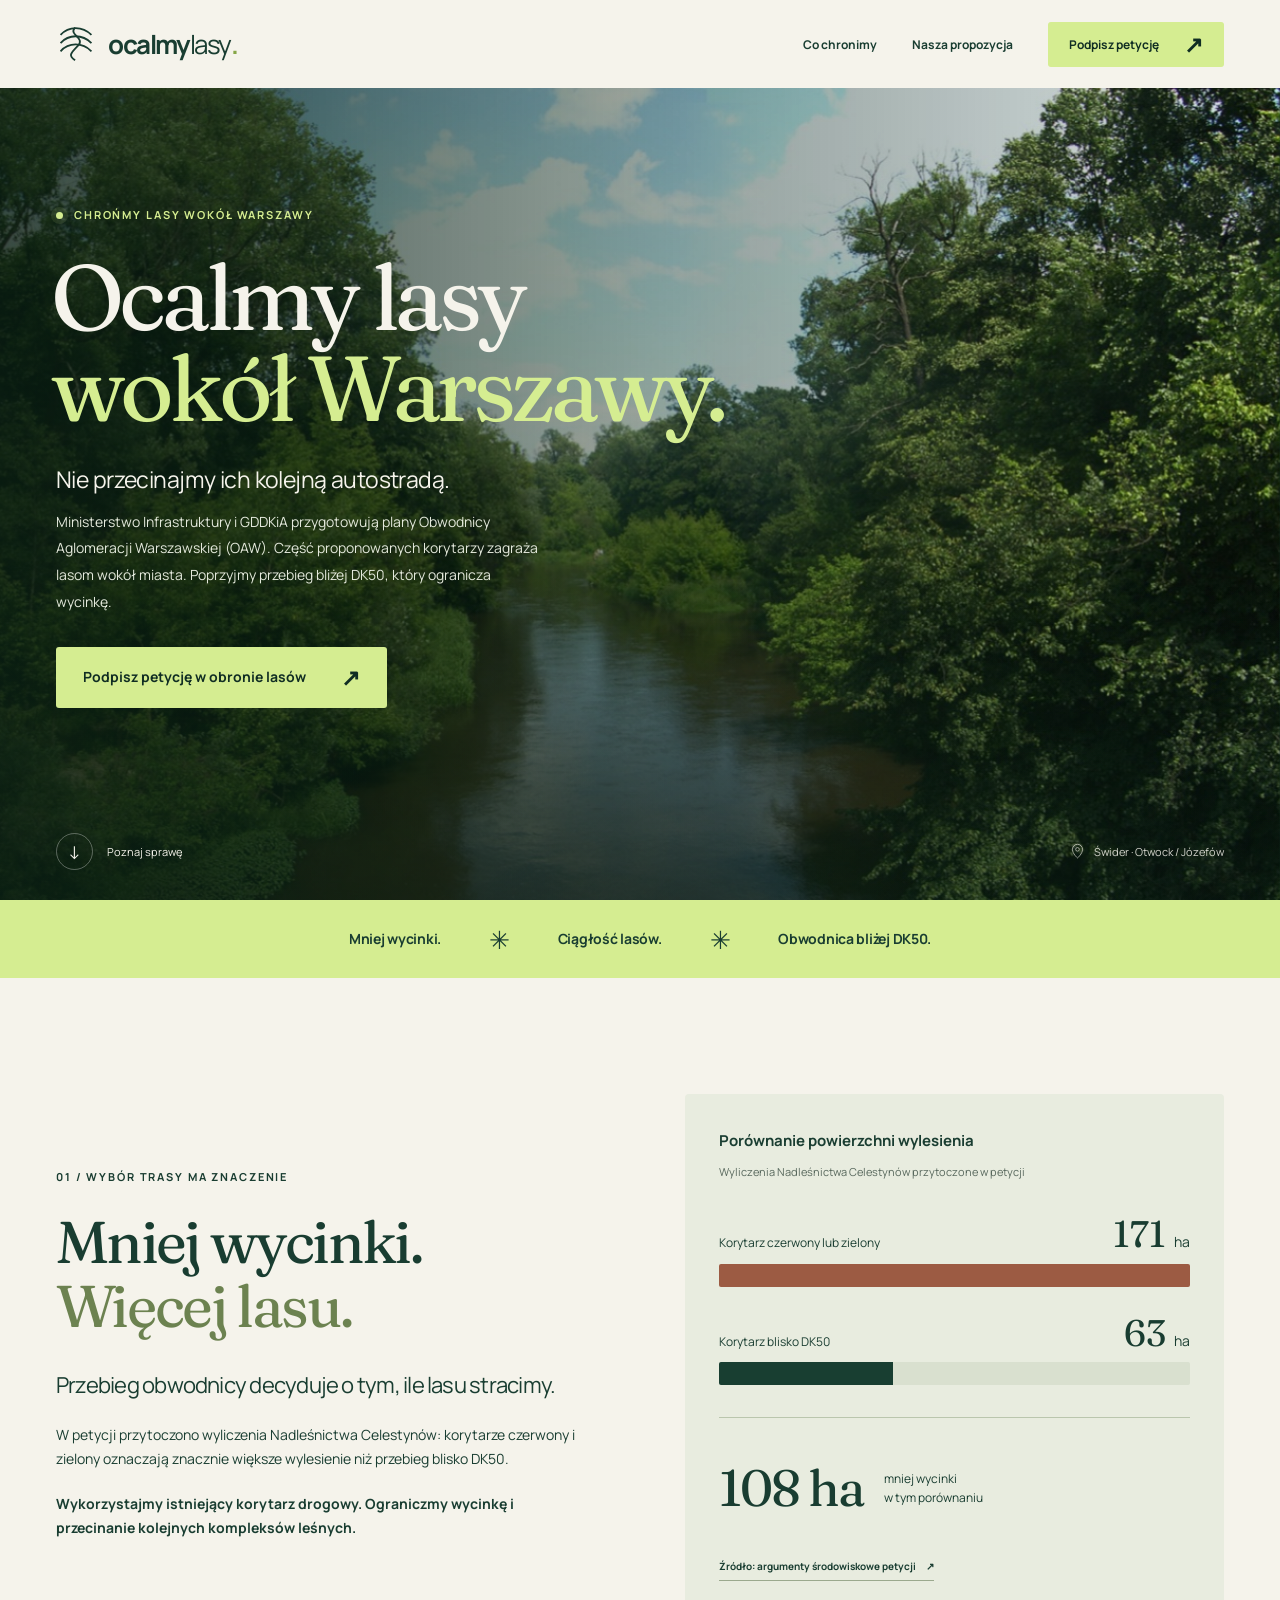
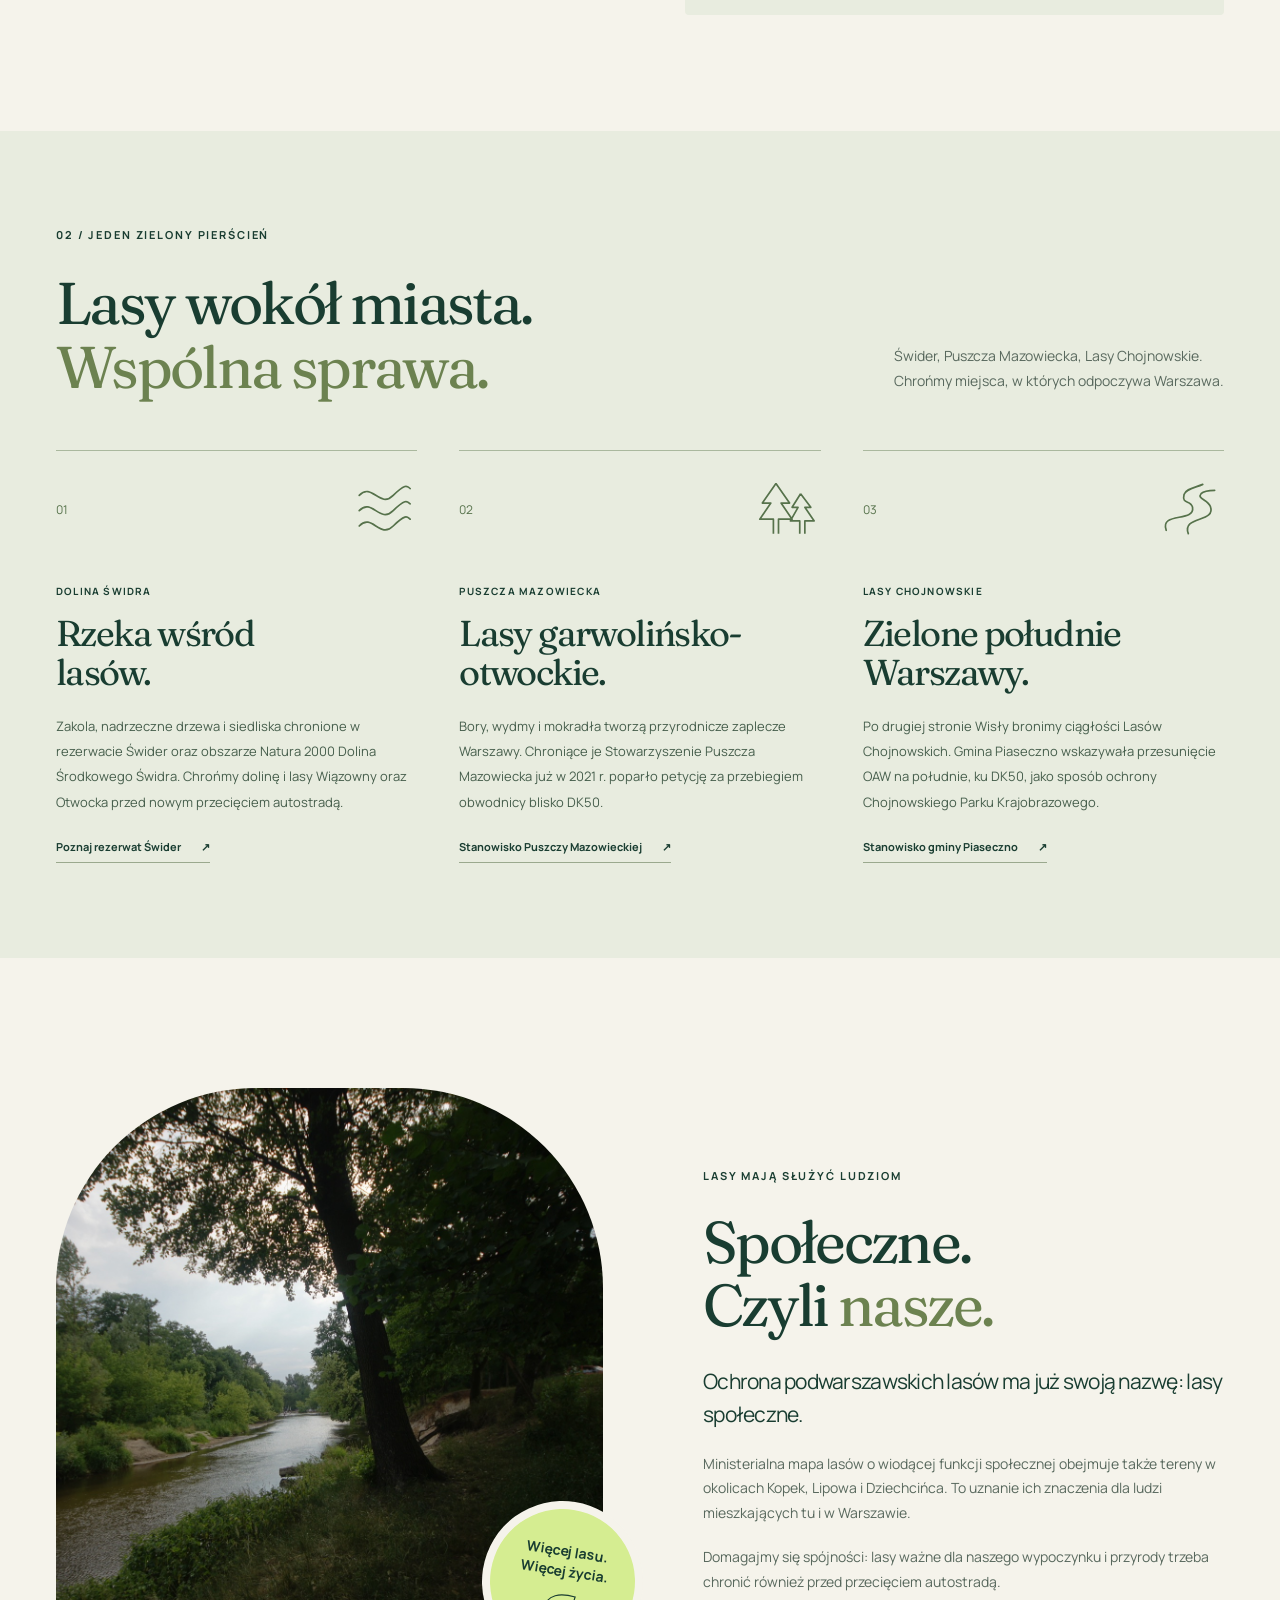
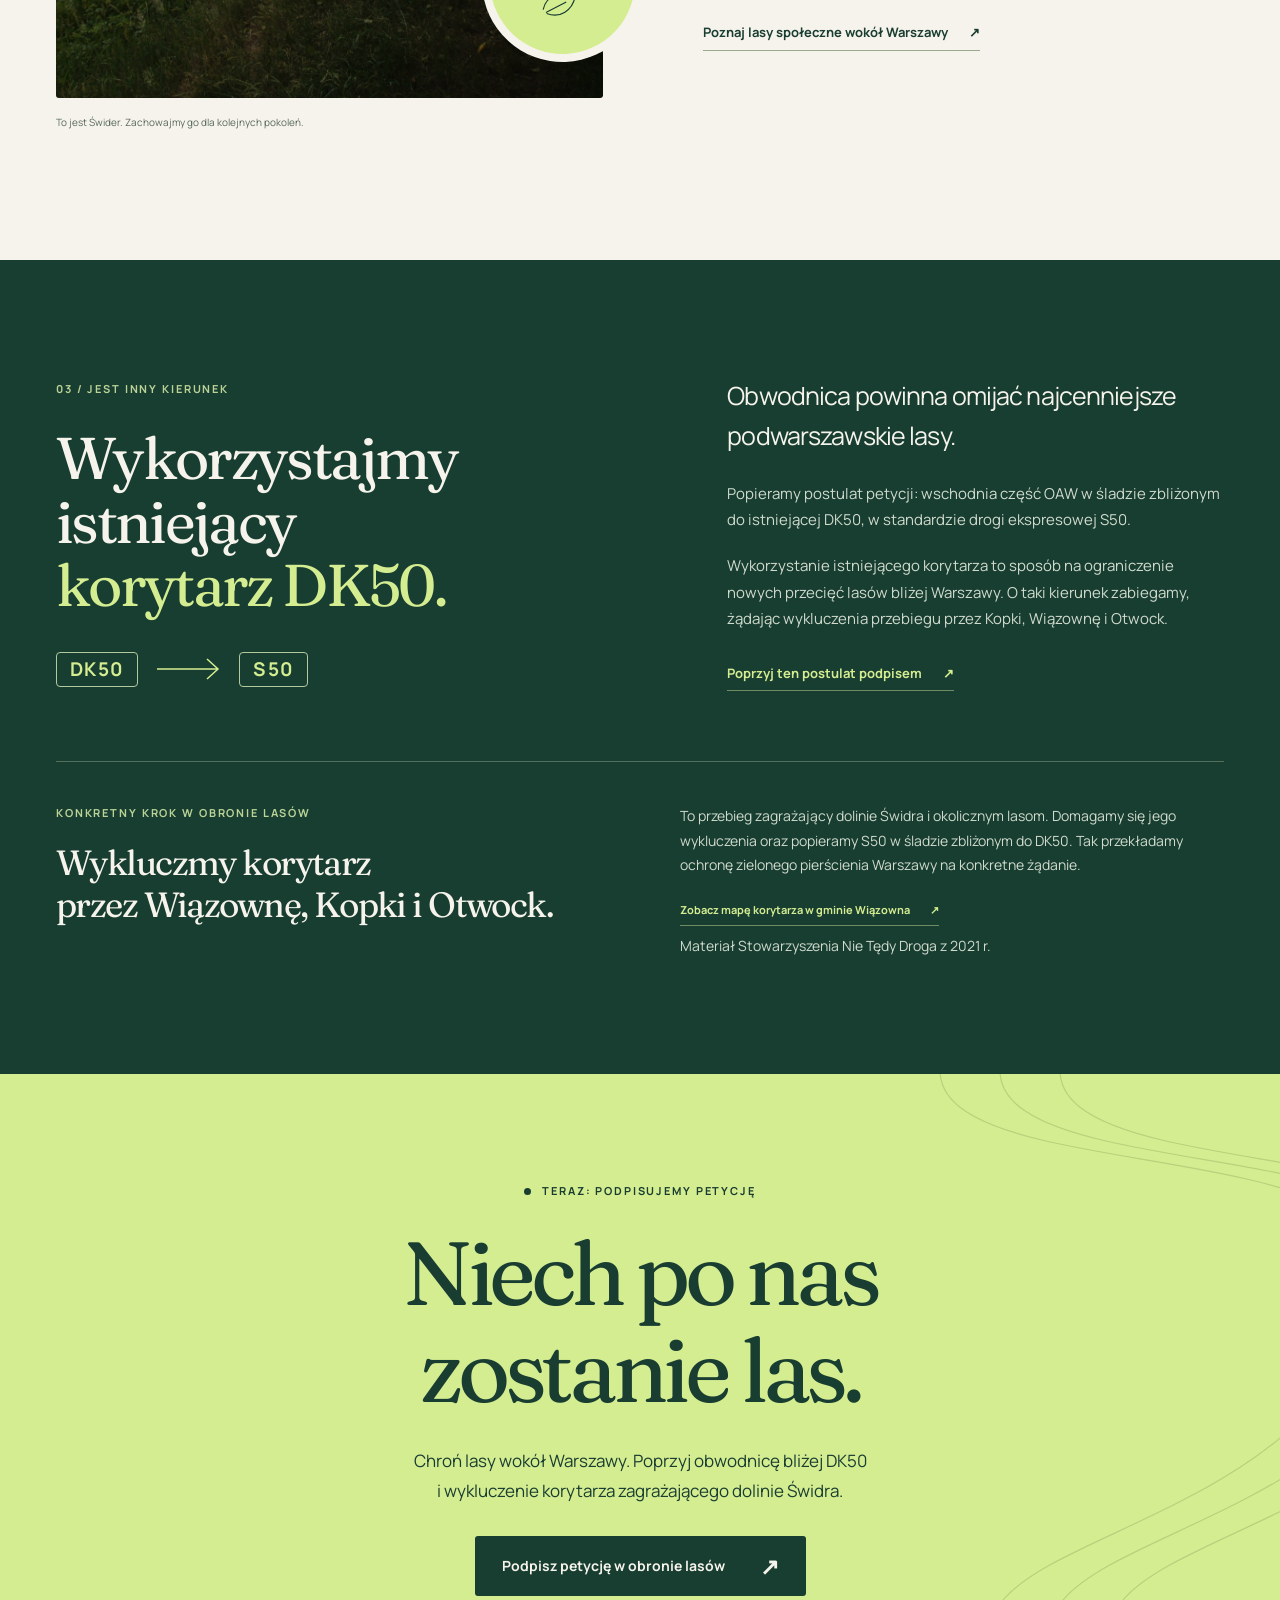
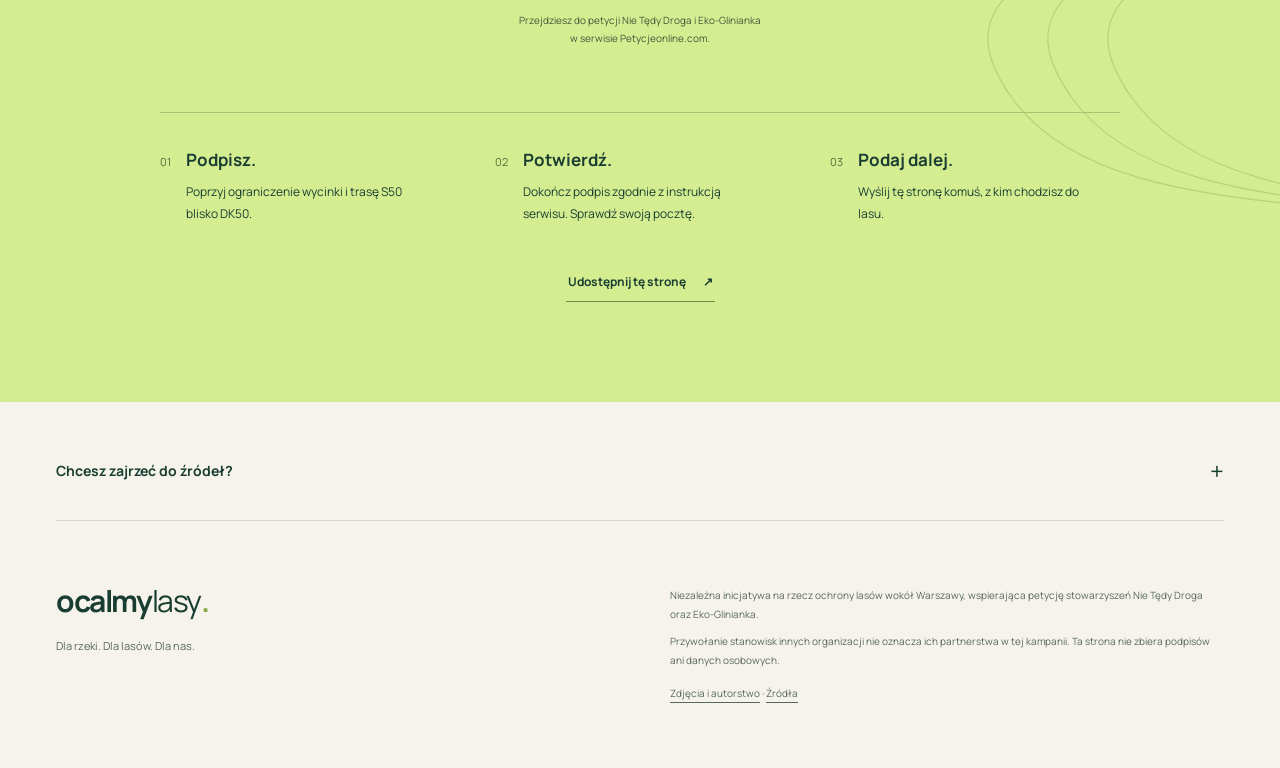
==== commit d0d94c03: "Explain OAW planning context in the introduction" ====
--- a/docs/index.html
+++ b/docs/index.html
@@ -99,8 +99,10 @@
           <h1 id="hero-title">Ocalmy lasy<br /><em>wokół Warszawy.</em></h1>
           <p class="hero-subtitle">Nie przecinajmy ich kolejną autostradą.</p>
           <p class="hero-description">
-            Chrońmy zielony pierścień Warszawy. Poprzyjmy przebieg obwodnicy
-            bliżej DK50, który ogranicza nowe przecięcia lasów.
+            Ministerstwo Infrastruktury i GDDKiA przygotowują plany Obwodnicy
+            Aglomeracji Warszawskiej (OAW). Część proponowanych korytarzy zagraża
+            lasom wokół miasta. Poprzyjmy przebieg bliżej DK50, który ogranicza
+            wycinkę.
           </p>
           <a class="button hero-button" href="#dzialaj"
             >Podpisz petycję w obronie lasów
